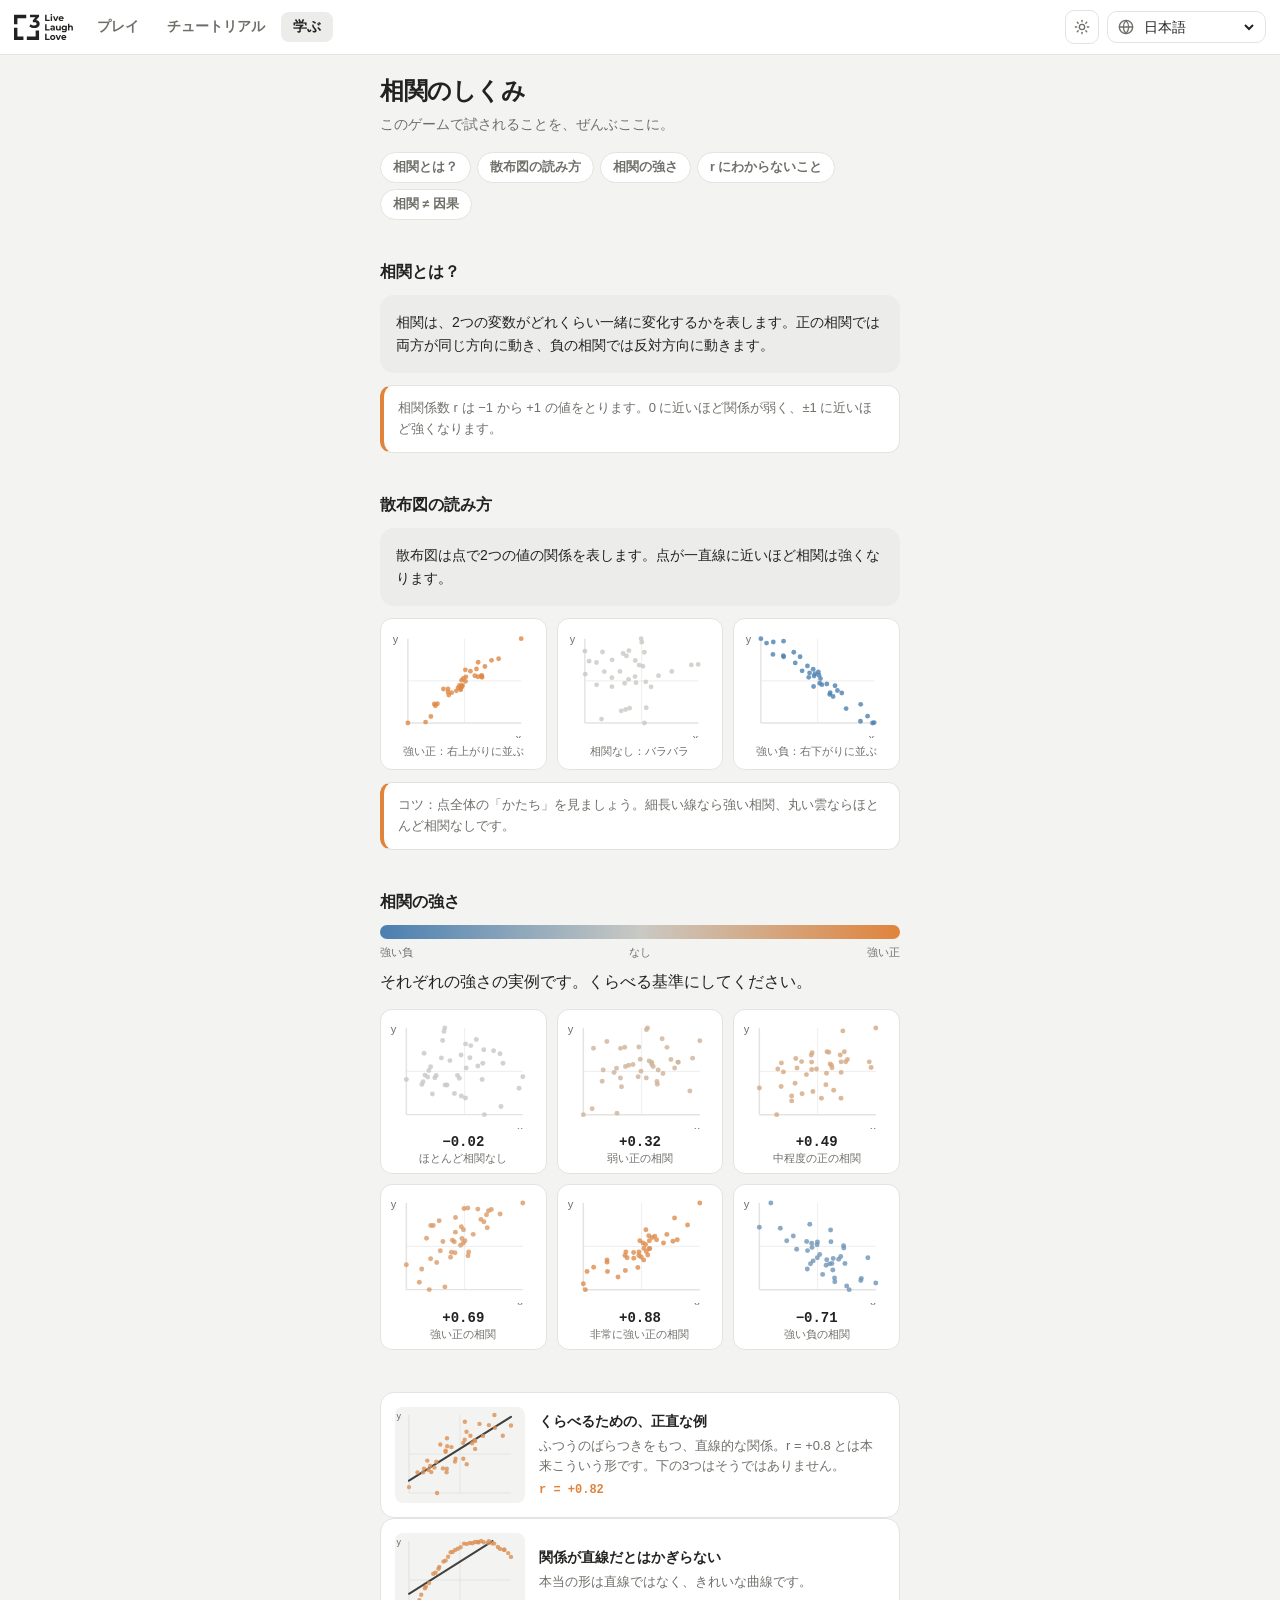
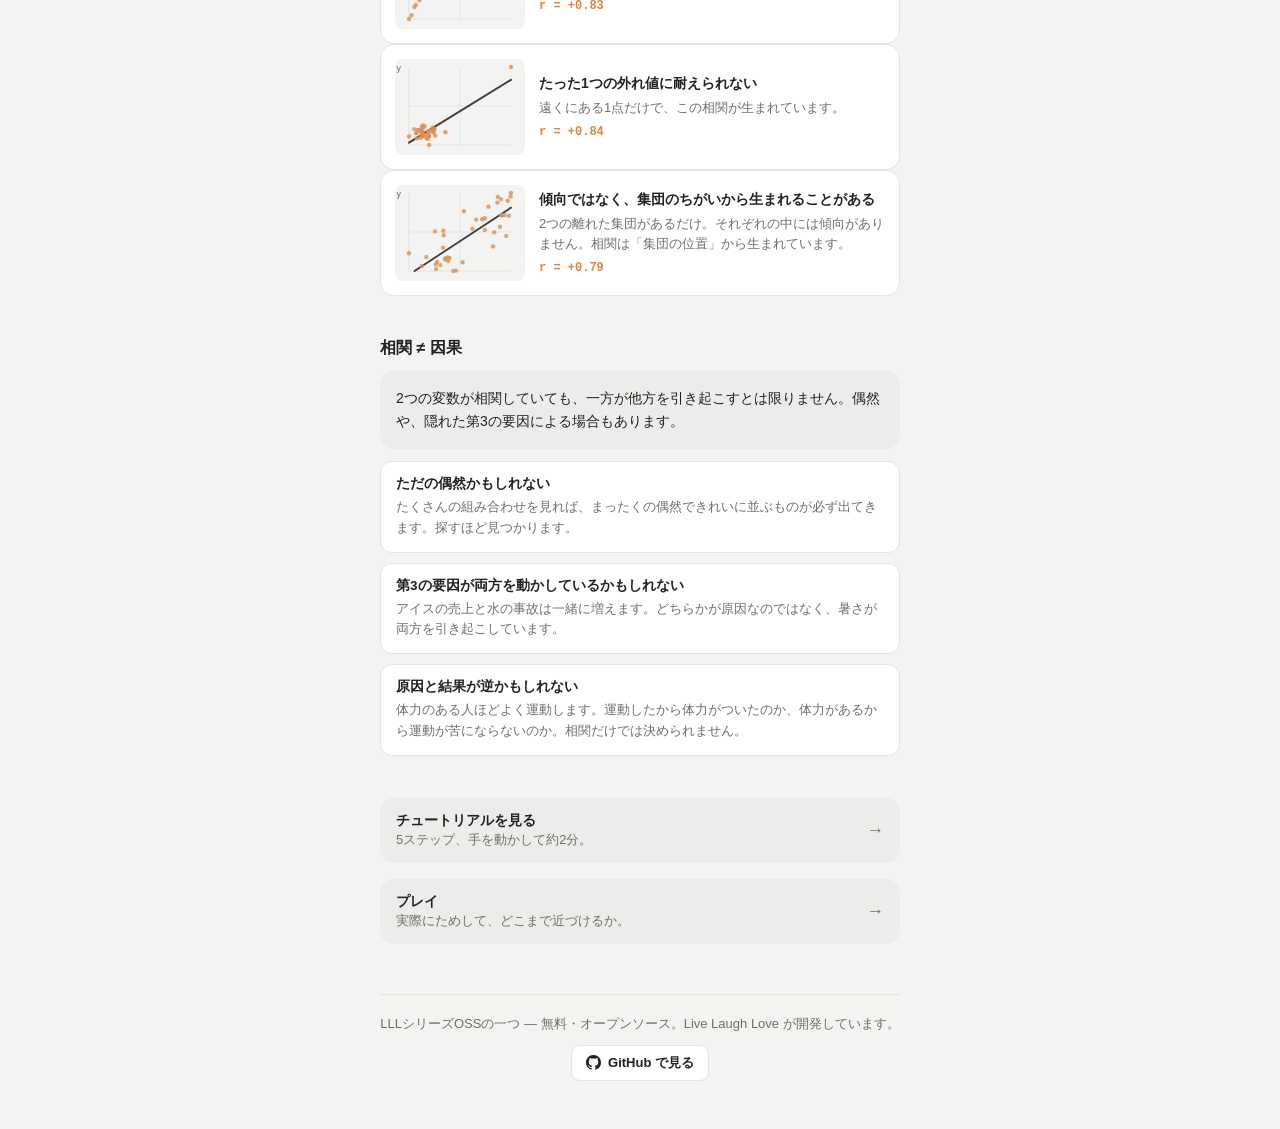
==== learn.html @ 52a40fb6 "Add leaner page, tutorial page and UI enhancement" ====
<!DOCTYPE html>
<html lang="ja">
<head>
<meta charset="utf-8">
<meta name="viewport" content="width=device-width, initial-scale=1, viewport-fit=cover">
<meta name="theme-color" content="#222220">
<link rel="icon" href="shared/favicon.svg">
<link rel="stylesheet" href="shared/brand.css">
<link rel="stylesheet" href="site.css">
<title>Learn</title>
<style>
  .bands { display:grid; grid-template-columns:repeat(3,1fr); gap:10px; margin-top:12px; }
  @media (max-width:460px){ .bands { grid-template-columns:repeat(2,1fr); } }
  .band-c { background:var(--surface); border:1px solid var(--border); border-radius:12px; padding:8px; }
  .band-c svg { width:100%; height:auto; display:block; }
  .band-c .rv { font-family:var(--mono); font-size:14px; font-weight:800; text-align:center; margin-top:5px; }
  .band-c .lb { font-size:10.5px; color:var(--muted); text-align:center; line-height:1.35; margin-top:1px; }

  .limit { background:var(--surface); border:1px solid var(--border); border-radius:14px;
    padding:14px; display:grid; grid-template-columns:130px 1fr; gap:14px; align-items:center; }
  @media (max-width:460px){ .limit { grid-template-columns:1fr; } }
  .limit svg { width:100%; height:auto; display:block; background:var(--bg); border-radius:8px; }
  .limit h3 { margin:0 0 5px; font-size:14px; }
  .limit p { margin:0; font-size:13px; line-height:1.6; color:var(--muted); }
  .limit .rv { font-family:var(--mono); font-size:12px; font-weight:700; color:var(--r-pos); margin-top:6px; }
  .limits { display:flex; flex-direction:column; gap:10px; margin-top:12px; }

  .reasons { display:flex; flex-direction:column; gap:10px; margin-top:12px; }
  .reason { background:var(--surface); border:1px solid var(--border); border-radius:12px; padding:13px 15px; }
  .reason h3 { margin:0 0 4px; font-size:13.5px; }
  .reason p { margin:0; font-size:13px; line-height:1.6; color:var(--muted); }

  .toc { display:flex; flex-wrap:wrap; gap:6px; }
  .toc a { font-size:12.5px; font-weight:600; color:var(--muted); text-decoration:none;
    background:var(--surface); border:1px solid var(--border); border-radius:999px; padding:6px 12px; }
  .toc a:hover { color:var(--ink); border-color:var(--accent); }
  :target > h2 { text-decoration:underline; text-decoration-color:var(--r-pos);
    text-underline-offset:5px; text-decoration-thickness:3px; }
</style>
<script>
  (function(){try{var t=localStorage.getItem("lll_theme");
  if(t!=="dark"&&t!=="light"){t=(window.matchMedia&&matchMedia("(prefers-color-scheme: dark)").matches)?"dark":"light";}
  document.documentElement.setAttribute("data-theme",t);}catch(e){}})();
</script>
</head>
<body>
  <div class="wrap">
    <div class="pagehead">
      <h1 data-i18n="learnTitle">How correlation works</h1>
      <p data-i18n="learnLede">Everything the game is testing, in one place.</p>
    </div>

    <nav class="toc">
      <a href="#what" data-i18n="whatTitle">What is correlation?</a>
      <a href="#read" data-i18n="readTitle">Reading a scatter plot</a>
      <a href="#scale" data-i18n="guideTitle">The strength scale</a>
      <a href="#limits" data-i18n="notTitle">What r can't tell you</a>
      <a href="#cause" data-i18n="causeTitle">Correlation ≠ causation</a>
    </nav>

    <div class="section" id="what">
      <h2 data-i18n="whatTitle">What is correlation?</h2>
      <div class="prose" data-i18n="whatText">Correlation measures how much two variables change together.</div>
      <div class="tipbox" data-i18n="guideText">r runs from −1 to +1.</div>
    </div>

    <div class="section" id="read">
      <h2 data-i18n="readTitle">How to read a scatter plot</h2>
      <div class="prose" data-i18n="readIntro">A scatter plot shows the relationship between two values as dots.</div>
      <div class="exgrid" id="exGrid"></div>
      <div class="tipbox" data-i18n="readTip">Tip: look at the overall shape.</div>
    </div>

    <div class="section" id="scale">
      <h2 data-i18n="guideTitle">Correlation strength</h2>
      <div class="guidebar"></div>
      <div class="guidelabels"><span data-i18n="gNeg">strong &#8722;</span><span data-i18n="gZero">none</span><span data-i18n="gPos">strong +</span></div>
      <p class="calibnote" style="margin-top:12px" data-i18n="bandsLede">Real plots at each strength, so you have something to compare against.</p>
      <div class="bands" id="bands"></div>
    </div>

    <div class="section" id="limits">
      <h2 data-i18n="notTitle">What r can't tell you</h2>
      <div class="prose" data-i18n="notLede">A high r is not proof of much on its own. These four plots all score around +0.8.</div>
      <div class="limits" id="limits"></div>
      <div class="tipbox" data-i18n="notTip">The lesson: always look at the plot. r is a summary, and every summary throws something away.</div>
    </div>

    <div class="section" id="cause">
      <h2 data-i18n="causeTitle">Correlation &#8800; causation</h2>
      <div class="prose" data-i18n="causeText">Even when two variables correlate, one may not cause the other.</div>
      <div class="reasons">
        <div class="reason"><h3 data-i18n="causeCoincT">It might be coincidence</h3><p data-i18n="causeCoincB"></p></div>
        <div class="reason"><h3 data-i18n="causeConfT">A third thing might drive both</h3><p data-i18n="causeConfB"></p></div>
        <div class="reason"><h3 data-i18n="causeRevT">The arrow might point the other way</h3><p data-i18n="causeRevB"></p></div>
      </div>
    </div>

    <div class="section">
      <a class="cta" href="tutorial.html">
        <span class="ct"><b data-i18n="ctaTutT">Try the tutorial</b><span data-i18n="ctaTutB">Five steps, hands-on, about two minutes.</span></span>
        <span class="arw">&rarr;</span>
      </a>
    </div>
    <a class="cta" href="index.html">
      <span class="ct"><b data-i18n="ctaPlayT">Play</b><span data-i18n="ctaPlayB">Put it to work and see how close you get.</span></span>
      <span class="arw">&rarr;</span>
    </a>

    <div class="foot">
      <p data-i18n="footNote">Part of the LLL Series OSS.</p>
      <a class="gh" href="https://github.com/LLL-development/lll-correlation" target="_blank" rel="noopener">
        <svg width="15" height="15" viewBox="0 0 16 16" fill="currentColor" aria-hidden="true"><path d="M8 0C3.58 0 0 3.58 0 8c0 3.54 2.29 6.53 5.47 7.59.4.07.55-.17.55-.38 0-.19-.01-.82-.01-1.49-2.01.37-2.53-.49-2.69-.94-.09-.23-.48-.94-.82-1.13-.28-.15-.68-.52-.01-.53.63-.01 1.08.58 1.23.82.72 1.21 1.87.87 2.33.66.07-.52.28-.87.51-1.07-1.78-.2-3.64-.89-3.64-3.95 0-.87.31-1.59.82-2.15-.08-.2-.36-1.02.08-2.12 0 0 .67-.21 2.2.82.64-.18 1.32-.27 2-.27s1.36.09 2 .27c1.53-1.04 2.2-.82 2.2-.82.44 1.1.16 1.92.08 2.12.51.56.82 1.27.82 2.15 0 3.07-1.87 3.75-3.65 3.95.29.25.54.73.54 1.48 0 1.07-.01 1.93-.01 2.2 0 .21.15.46.55.38A8.01 8.01 0 0 0 16 8c0-4.42-3.58-8-8-8z"/></svg>
        <span data-i18n="viewGithub">View on GitHub</span>
      </a>
    </div>
  </div>

  <script src="shared/theme.js"></script>
  <script src="shared/i18n.js"></script>
  <script src="strings.js"></script>
  <script src="corr.js"></script>
  <script src="nav.js"></script>
  <script src="learn.js"></script>
</body>
</html>
---- shared/brand.css ----
/* ============================================================
   LLL Tools — shared brand styles
   Edit palette / logo here once; every tool inherits it.
   ============================================================ */
:root {
  --bg: #f3f3f2;
  --surface: #ffffff;
  --ink: #222220;
  --muted: #6f6f6a;
  --border: #e3e3e0;
  --accent: #222220;
  --accent-tint: #ececea;
  --on-accent: #ffffff;
  --code-bg: #1f1f1d;
  --code-ink: #f4f4f2;
  --logo-invert: 0;
  --mono: ui-monospace, "SF Mono", "Cascadia Code", Menlo, Consolas, monospace;
  --sans: -apple-system, BlinkMacSystemFont, "Segoe UI", Roboto, Helvetica, Arial,
          "Hiragino Sans", "Noto Sans CJK JP", "Noto Sans KR", "Microsoft YaHei", sans-serif;
}

* { box-sizing: border-box; }
html, body { height: 100%; margin: 0; }
body {
  font-family: var(--sans);
  color: var(--ink);
  background: var(--bg);
  -webkit-font-smoothing: antialiased;
  min-height: 100dvh;
  display: flex;
  flex-direction: column;
}

/* ---------- Global navbar ---------- */
.lll-nav {
  display: flex; align-items: center; gap: 12px;
  padding: 10px 14px; padding-top: max(10px, env(safe-area-inset-top));
  background: var(--surface); border-bottom: 1px solid var(--border);
}
.lll-nav .nav-logo { flex: none; line-height: 0; }
.lll-nav .nav-logo img { height: 26px; width: auto; display: block; }
.nav-links {
  display: flex; gap: 4px; flex: 1;
  overflow-x: auto; -webkit-overflow-scrolling: touch; scrollbar-width: none;
}
.nav-links::-webkit-scrollbar { display: none; }
.nav-links a {
  font-size: 14px; font-weight: 600; color: var(--muted); text-decoration: none;
  padding: 6px 12px; border-radius: 8px; white-space: nowrap;
}
.nav-links a:hover { background: var(--bg); color: var(--ink); }
.nav-links a.active { background: var(--accent-tint); color: var(--ink); }
.nav-lang { flex: none; }

/* ---------- Language switcher ---------- */
.lang-switch {
  display: inline-flex;
  align-items: center;
  gap: 6px;
  background: var(--surface);
  border: 1px solid var(--border);
  border-radius: 10px;
  padding: 6px 8px 6px 10px;
}
.lang-switch svg { color: var(--muted); flex: none; }
.lang-switch select {
  border: none;
  background: transparent;
  font-family: var(--sans);
  font-size: 14px;
  color: var(--ink);
  cursor: pointer;
}
.lang-switch:focus-within { outline: 3px solid var(--accent); outline-offset: 2px; }

/* fixed position variant used on tool upload screens */
.lang-switch.fixed {
  position: absolute;
  top: max(16px, env(safe-area-inset-top));
  right: 16px;
}

/* ---------- Brand lockup ---------- */
.brand { display: flex; align-items: center; gap: 12px; }
.brand-logo { flex: none; line-height: 0; }
.brand-logo img { display: block; height: 36px; width: auto; }
.brand-name {
  font-size: 16px;
  font-weight: 600;
  letter-spacing: -0.01em;
  padding-left: 12px;
  border-left: 1px solid var(--border);
}

/* ---------- Buttons ---------- */
.btn {
  font-family: var(--sans);
  font-size: 15px;
  font-weight: 600;
  color: var(--on-accent);
  background: var(--accent);
  border: none;
  border-radius: 10px;
  padding: 12px 22px;
  min-height: 46px;
  cursor: pointer;
  transition: filter .15s ease;
}
.btn:hover { filter: brightness(1.35); }
.btn:active { filter: brightness(0.9); }

/* ---------- Upload screen (shared by tools) ---------- */
.uploader {
  position: relative;
  flex: 1;
  min-height: 0;
  display: flex;
  flex-direction: column;
  align-items: center;
  justify-content: center;
  padding: 24px;
  gap: 28px;
}
.dropzone {
  width: 100%;
  max-width: 440px;
  background: var(--surface);
  border: 2px dashed var(--border);
  border-radius: 16px;
  padding: 40px 24px;
  text-align: center;
  cursor: pointer;
  transition: border-color .15s ease, background .15s ease;
}
.dropzone:hover { border-color: var(--accent); }
.dropzone:focus-visible { outline: 3px solid var(--accent); outline-offset: 3px; }
.dropzone.dragging { border-color: var(--accent); background: var(--accent-tint); }
.dz-icon {
  width: 52px; height: 52px; margin: 0 auto 18px;
  border-radius: 12px; background: var(--accent-tint);
  display: flex; align-items: center; justify-content: center;
  color: var(--accent);
}
.dz-title { font-size: 17px; font-weight: 600; margin: 0 0 4px; letter-spacing: -0.01em; }
.dz-sub { font-size: 14px; color: var(--muted); margin: 0 0 22px; }
.privacy {
  font-size: 13px; color: var(--muted); max-width: 440px;
  text-align: center; line-height: 1.6;
}
.error {
  color: #b42318; background: #fef3f2; border: 1px solid #fda29b;
  border-radius: 8px; padding: 10px 14px; font-size: 13px;
  max-width: 440px; text-align: center;
}

/* ---------- Viewer screen (shared by tools) ---------- */
.viewer { position: fixed; inset: 0; display: flex; flex-direction: column; background: var(--surface); }
.toolbar {
  display: flex; align-items: center; gap: 10px;
  padding: 10px 12px; padding-top: max(10px, env(safe-area-inset-top));
  border-bottom: 1px solid var(--border); background: var(--surface);
}
.tool-btn {
  font-family: var(--sans); font-size: 14px; font-weight: 600; color: var(--ink);
  background: transparent; border: 1px solid var(--border); border-radius: 9px;
  padding: 8px 12px; min-height: 40px;
  display: inline-flex; align-items: center; gap: 6px; cursor: pointer; white-space: nowrap;
}
.tool-btn:hover { background: var(--bg); }
.tool-btn:focus-visible { outline: 3px solid var(--accent); outline-offset: 2px; }
.filename {
  flex: 1; min-width: 0; font-family: var(--mono); font-size: 13px; color: var(--muted);
  overflow: hidden; text-overflow: ellipsis; white-space: nowrap; text-align: center;
}
.frame { flex: 1; width: 100%; border: none; background: #fff; }

.hidden { display: none !important; }
@media (prefers-reduced-motion: reduce) { * { transition: none !important; } }


/* ============================================================
   Dark theme
   Applied when <html data-theme="dark">. Set by shared/theme.js,
   which honours the OS setting and remembers a manual override.
   ============================================================ */
:root[data-theme="dark"] {
  --bg: #17171a;
  --surface: #202024;
  --ink: #ececea;
  --muted: #9a9a95;
  --border: #34343a;
  --accent: #ececea;
  --accent-tint: #2b2b31;
  --on-accent: #17171a;
  --code-bg: #101012;
  --code-ink: #ececea;
  --logo-invert: 1;
}

/* Logo is dark ink artwork; invert it on dark backgrounds. */
.brand-logo img,
.lll-nav .nav-logo img,
.hero-logo img { filter: invert(var(--logo-invert)); }

/* Buttons use --on-accent so text stays readable in both themes. */
.btn { color: var(--on-accent); }
.btn:hover { filter: brightness(1.15); }

/* Theme toggle button in the navbar */
.theme-btn {
  flex: none;
  width: 34px; height: 34px; padding: 0;
  display: inline-flex; align-items: center; justify-content: center;
  background: transparent; color: var(--muted);
  border: 1px solid var(--border); border-radius: 9px; cursor: pointer;
}
.theme-btn:hover { color: var(--ink); background: var(--bg); }
.theme-btn:focus-visible { outline: 3px solid var(--accent); outline-offset: 2px; }
.theme-btn .moon { display: none; }
:root[data-theme="dark"] .theme-btn .sun { display: none; }
:root[data-theme="dark"] .theme-btn .moon { display: block; }

/* ---------- Shared loading state ---------- */
.lll-loading {
  flex: 1;
  display: flex; flex-direction: column; align-items: center; justify-content: center;
  gap: 12px; padding: 48px 20px; color: var(--muted); font-size: 14px;
}
.lll-spinner {
  width: 26px; height: 26px; border-radius: 50%;
  border: 2.5px solid var(--border); border-top-color: var(--ink);
  animation: lll-spin .7s linear infinite;
}
@keyframes lll-spin { to { transform: rotate(360deg); } }
@media (prefers-reduced-motion: reduce) {
  .lll-spinner { animation-duration: 2s; }
}

/* ---------- Drag & drop hint (desktop only) ---------- */
.drop-hint { display: none; font-size: 13px; color: var(--muted); margin: 14px 0 0; }
@media (hover: hover) and (pointer: fine) {
  .drop-hint { display: block; }
}

/* ---------- Error state ---------- */
.error { display: flex; align-items: center; gap: 9px; justify-content: center; }
:root[data-theme="dark"] .error {
  color: #ffb4ab; background: #3a1d1a; border-color: #6b2f28;
}
---- site.css ----
/* ============================================================
   Guess the Correlation — tool-wide styles
   Shared by index / tutorial / learn. Page-specific rules stay in
   each page's own <style> block.
   shared/brand.css owns the LLL-wide palette; this owns the bits
   that are specific to this tool but common to all of its pages.
   ============================================================ */

/* ---------- the correlation scale ----------
   Single source of truth for blue -> grey -> orange. Drives the
   strength guide, the slider rail, and every dot on every page.
   corr.js reads these back out of CSS rather than hardcoding them. */
:root {
  --r-neg: #4a7fb0;
  --r-mid: #c9c9c4;
  --r-pos: #e0843c;
  --r-scale: linear-gradient(90deg, var(--r-neg), var(--r-mid) 50%, var(--r-pos));
  --tier-1: #0f6e56;
  --tier-2: #3f7d43;
  --tier-3: #a5762a;
  --tier-4: #a04a3c;
  --grid: rgba(0,0,0,.06);
}
:root[data-theme="dark"] {
  --r-neg: #6ea3d2;
  --r-mid: #9d9d98;
  --r-pos: #eb9a5c;
  --tier-1: #57c9a6;
  --tier-2: #77c07c;
  --tier-3: #d8ac5c;
  --tier-4: #e08b7c;
  --grid: rgba(255,255,255,.07);
}

body { justify-content: flex-start; }

/* ---------- navbar ---------- */
.nav-lang { display: flex; align-items: center; gap: 8px; }
.lll-nav { position: sticky; top: 0; z-index: 40; }

/* ---------- page shell ---------- */
.wrap {
  width: 100%; max-width: 560px; margin: 0 auto;
  padding: 20px 20px 48px;
  display: flex; flex-direction: column; gap: 16px;
}
.wrap.wide { max-width: 640px; }

.pagehead h1 { font-size: 24px; letter-spacing: -0.02em; margin: 0 0 6px; }
.pagehead p { font-size: 14px; line-height: 1.65; color: var(--muted); margin: 0; }

/* ---------- sections ---------- */
.section { margin-top: 26px; }
.section h2 { font-size: 16px; font-weight: 700; margin: 0 0 12px; }
.section h3 { font-size: 14px; font-weight: 700; margin: 0 0 6px; }
.prose { background: var(--accent-tint); border-radius: 14px; padding: 16px; font-size: 14px; line-height: 1.65; }
.callout { background: var(--surface); border: 1px solid var(--border); border-left: 4px solid var(--r-pos);
  border-radius: 12px; padding: 14px 16px; }
.callout h3 { margin: 0 0 6px; font-size: 14px; }
.callout p { margin: 0; font-size: 14px; line-height: 1.6; color: var(--muted); }
.tipbox { margin-top: 12px; background: var(--surface); border: 1px solid var(--border);
  border-left: 4px solid var(--r-pos); border-radius: 12px; padding: 12px 14px;
  font-size: 13px; line-height: 1.6; color: var(--muted); }

/* ---------- plots ---------- */
.plotcard { background: var(--surface); border: 1px solid var(--border); border-radius: 14px; padding: 14px; }
.plot { width: 100%; height: auto; display: block; --dotc: var(--r-mid); }
.axis { stroke: var(--border); stroke-width: 1.2; }
.grid { stroke: var(--grid); stroke-width: 1; }
.tick { stroke: var(--border); stroke-width: 1; }
.axlabel { fill: var(--muted); font-family: var(--sans); font-size: 9px; }

/* Dots read their colour from --dotc so a single property update recolours
   the whole cloud, and `transition: fill` animates it for free. */
.dot { fill: var(--dotc); opacity: .8; transition: fill .45s ease;
  transform-box: fill-box; transform-origin: center;
  animation: dotIn .34s cubic-bezier(.2,1.3,.4,1) backwards; }
:root[data-theme="dark"] .dot { opacity: .88; }
@keyframes dotIn { from { opacity: 0; transform: scale(.25); } }

.fit { stroke: var(--ink); stroke-width: 2; stroke-linecap: round; opacity: 0; }
.fit.show { opacity: .85; animation: drawIn .55s ease-out forwards; }
@keyframes drawIn { from { stroke-dashoffset: var(--len); } to { stroke-dashoffset: 0; } }

/* ---------- guess slider ---------- */
.guessbox { display:flex; flex-direction:column; gap:8px; }
.guessrow { display:flex; align-items:center; gap:8px; }

/* The value readout is an input: typing and dragging are both always live,
   with no mode to switch between them. */
input.guessval { flex:none; width:78px; font-family:var(--mono); font-size:21px; font-weight:700;
  text-align:center; font-variant-numeric:tabular-nums; color:var(--ink);
  background:var(--bg); border:1px solid var(--border); border-radius:9px; padding:8px 2px;
  transition:border-color .15s ease, box-shadow .15s ease; }
input.guessval:focus { outline:none; border-color:var(--accent); box-shadow:0 0 0 3px var(--accent-tint); }
input.guessval:disabled { opacity:.75; }

/* iOS shows no minus key on a decimal keypad, so on touch this button is the
   only way to enter a negative r at all. */
.signbtn { flex:none; width:36px; height:41px; font-family:var(--mono); font-size:16px; font-weight:700;
  color:var(--ink); background:var(--surface); border:1px solid var(--border); border-radius:9px;
  cursor:pointer; transition:border-color .15s ease, background .15s ease; }
.signbtn:hover { border-color:var(--muted); }
.signbtn:active { background:var(--bg); }
.signbtn:focus-visible { outline:2px solid var(--accent); outline-offset:1px; }
.signbtn:disabled { opacity:.4; cursor:default; }

.enterhint { font-size:11.5px; color:var(--muted); text-align:center; margin:2px 0 0; }
/* Enter-to-check is a keyboard affordance; don't promise it to touch users. */
@media (hover: none) { .enterhint { display:none; } }

.sliderwrap { position:relative; flex:1; height:46px; }
.rail { position:absolute; left:0; right:0; top:29px; height:8px; border-radius:999px;
  background:var(--r-scale); opacity:.4; transition:opacity .3s ease; }
.sliderwrap.revealed .rail { opacity:1; }
.band { position:absolute; top:27px; height:12px; border-radius:3px; display:none;
  background:currentColor; opacity:.32; transform-origin:left center; }
.band.on { display:block; animation:bandIn .45s cubic-bezier(.2,1,.4,1); }
@keyframes bandIn { from { transform:scaleX(.02); } }
.truth { position:absolute; top:21px; width:3px; height:24px; border-radius:2px;
  background:var(--ink); display:none; }
.truth.on { display:block; animation:popIn .3s cubic-bezier(.2,1.3,.4,1); }
.truth .tval { position:absolute; bottom:29px; left:50%; transform:translateX(-50%);
  font-family:var(--mono); font-size:11px; font-weight:700; white-space:nowrap;
  background:var(--ink); color:var(--on-accent); padding:2px 6px; border-radius:5px; }
.truth .tval::after { content:""; position:absolute; top:100%; left:50%; margin-left:-3px;
  border:3px solid transparent; border-top-color:var(--ink); }

input[type=range] { position:absolute; inset:0; width:100%; margin:0; background:transparent;
  -webkit-appearance:none; appearance:none; cursor:pointer; }
input[type=range]:focus { outline:none; }
input[type=range]::-webkit-slider-runnable-track { height:8px; background:transparent; margin-top:29px; }
input[type=range]::-webkit-slider-thumb { -webkit-appearance:none; width:20px; height:20px;
  border-radius:50%; background:var(--surface); border:2.5px solid var(--ink);
  margin-top:-6px; box-shadow:0 1px 5px rgba(0,0,0,.22); transition:transform .12s ease; }
input[type=range]:active::-webkit-slider-thumb { transform:scale(1.15); }
input[type=range]:focus-visible::-webkit-slider-thumb { box-shadow:0 0 0 4px var(--accent-tint); }
input[type=range]::-moz-range-track { height:8px; background:transparent; }
input[type=range]::-moz-range-thumb { width:20px; height:20px; border-radius:50%;
  background:var(--surface); border:2.5px solid var(--ink); box-shadow:0 1px 5px rgba(0,0,0,.22); }
input[type=range]:disabled { cursor:default; }

.scaleends { display:flex; justify-content:space-between; font-size:11px; color:var(--muted);
  font-family:var(--mono); }
.controls { display:flex; gap:10px; }

/* ---------- result ---------- */
.result { border-radius:14px; padding:16px; border:1px solid var(--border);
  border-left:4px solid var(--tierc, var(--accent));
  background:var(--accent-tint);
  animation:resultIn .3s ease-out; }
@supports (background: color-mix(in srgb, red 9%, blue)) {
  .result { background: color-mix(in srgb, var(--tierc, var(--accent)) 10%, var(--surface)); }
}
@keyframes resultIn { from { opacity:0; transform:translateY(-6px); } }
.verdict { font-size:16px; font-weight:700; color:var(--tierc, var(--ink));
  display:flex; align-items:baseline; gap:8px; }
.verdict .pts { font-family:var(--mono); font-size:14px; margin-left:auto; }
.rline { margin-top:10px; font-size:15px; }
.rline .num { font-family:var(--mono); font-weight:700; }
.rmiss { margin-top:4px; font-size:13px; color:var(--muted); font-family:var(--mono); }
.rdesc { margin-top:8px; font-size:14px; line-height:1.6; color:var(--muted); }
.trap { margin-top:12px; background:var(--surface); border:1px solid var(--border);
  border-left:4px solid var(--r-pos); border-radius:10px; padding:11px 13px; }
.trap .tt { font-size:11px; font-weight:800; letter-spacing:.05em; text-transform:uppercase;
  color:var(--r-pos); margin-bottom:5px; }
.trap p { margin:0 0 6px; font-size:13px; line-height:1.6; color:var(--ink); }
.trap .tlink { margin:0; font-size:13px; }
.trap .tlink a { color:var(--muted); }


/* ---------- example plot grid ---------- */
.exgrid { display: grid; grid-template-columns: 1fr 1fr 1fr; gap: 10px; margin-top: 12px; }
@media (max-width: 460px) { .exgrid { grid-template-columns: 1fr; } }
.ex { background: var(--surface); border: 1px solid var(--border); border-radius: 12px; padding: 10px; }
.ex svg { width: 100%; height: auto; display: block; }
.ex .cap { font-size: 11px; color: var(--muted); text-align: center; margin-top: 6px; line-height: 1.4; }
.ex .rv { font-family: var(--mono); font-size: 12px; font-weight: 700; text-align: center; margin-top: 4px; }

/* ---------- strength guide ---------- */
.guidebar { height: 14px; border-radius: 999px; background: var(--r-scale); }
.guidelabels { display: flex; justify-content: space-between; font-size: 11px; color: var(--muted); margin-top: 6px; }

/* ---------- buttons ---------- */
.btn.secondary { background: transparent; color: var(--ink); border: 1px solid var(--border); }
.btn.secondary:hover { background: var(--bg); filter: none; }
.btn:disabled { opacity: .4; cursor: default; filter: none; }
.linkbtn { background: none; border: none; padding: 0; font-family: var(--sans);
  font-size: 12px; color: var(--muted); text-decoration: underline; cursor: pointer; }
.linkbtn:hover { color: var(--ink); }

/* ---------- cross-page call to action ---------- */
.cta { display: flex; align-items: center; gap: 12px; background: var(--accent-tint);
  border-radius: 14px; padding: 14px 16px; text-decoration: none; color: var(--ink); }
.cta:hover { filter: brightness(.97); }
.cta .ct { flex: 1; }
.cta .ct b { font-size: 14px; display: block; }
.cta .ct span { font-size: 13px; color: var(--muted); }
.cta .arw { font-size: 18px; color: var(--muted); }

/* ---------- footer ---------- */
.foot { margin-top: 34px; padding-top: 20px; border-top: 1px solid var(--border); text-align: center; }
.foot p { font-size: 13px; color: var(--muted); margin: 0 0 12px; }
.foot a.gh { display: inline-flex; align-items: center; gap: 7px; font-size: 13px; font-weight: 600;
  color: var(--ink); text-decoration: none; border: 1px solid var(--border); border-radius: 9px;
  padding: 8px 14px; background: var(--surface); }
.foot a.gh:hover { border-color: var(--accent); }

/* ---------- toast ---------- */
.toast { position: fixed; left: 50%; bottom: 28px; transform: translateX(-50%);
  background: var(--ink); color: var(--on-accent); font-size: 13px; font-weight: 600;
  padding: 10px 18px; border-radius: 999px; z-index: 70; box-shadow: 0 8px 24px rgba(0,0,0,.25);
  animation: toastIn .25s ease-out; }
@keyframes toastIn { from { opacity: 0; transform: translateX(-50%) translateY(8px); } }

@media (prefers-reduced-motion: reduce) {
  .dot { animation: none !important; }
  .fit.show { animation: none !important; stroke-dashoffset: 0 !important; }
  .toast { animation: none !important; }
}
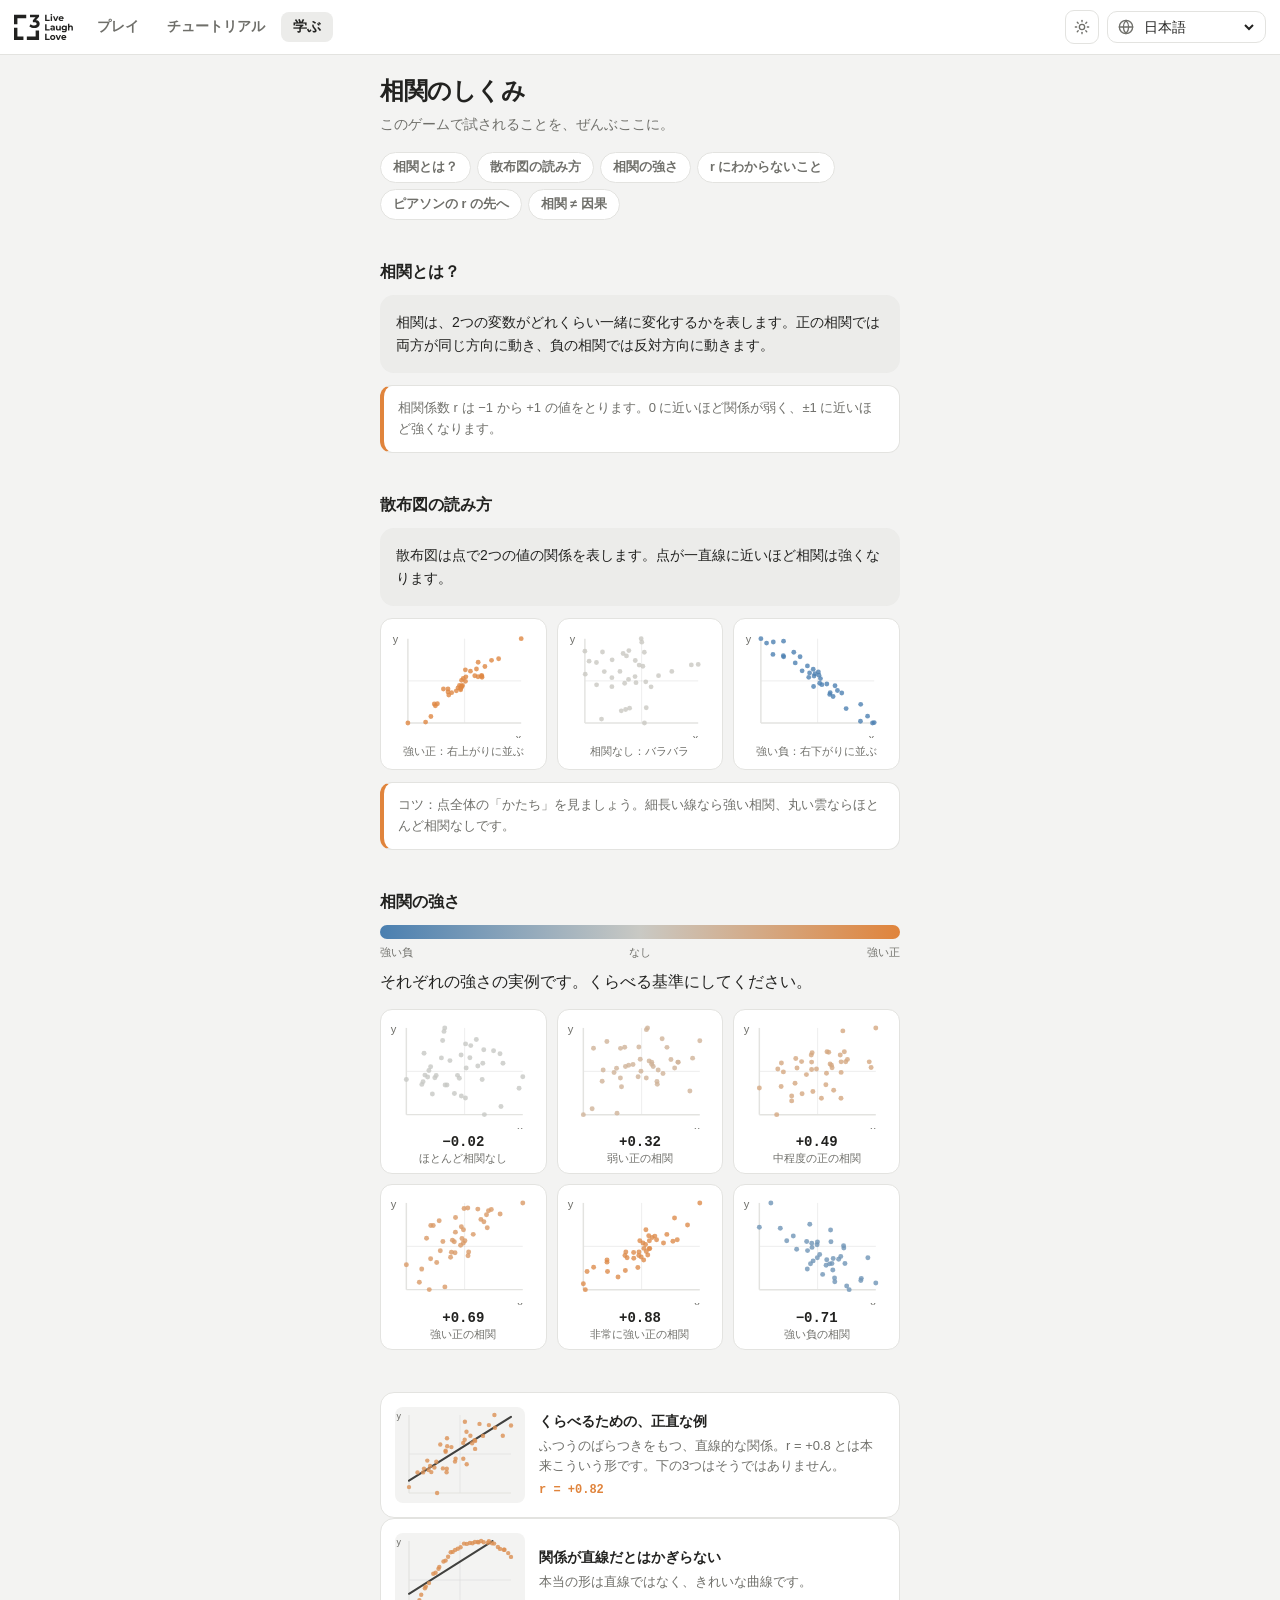
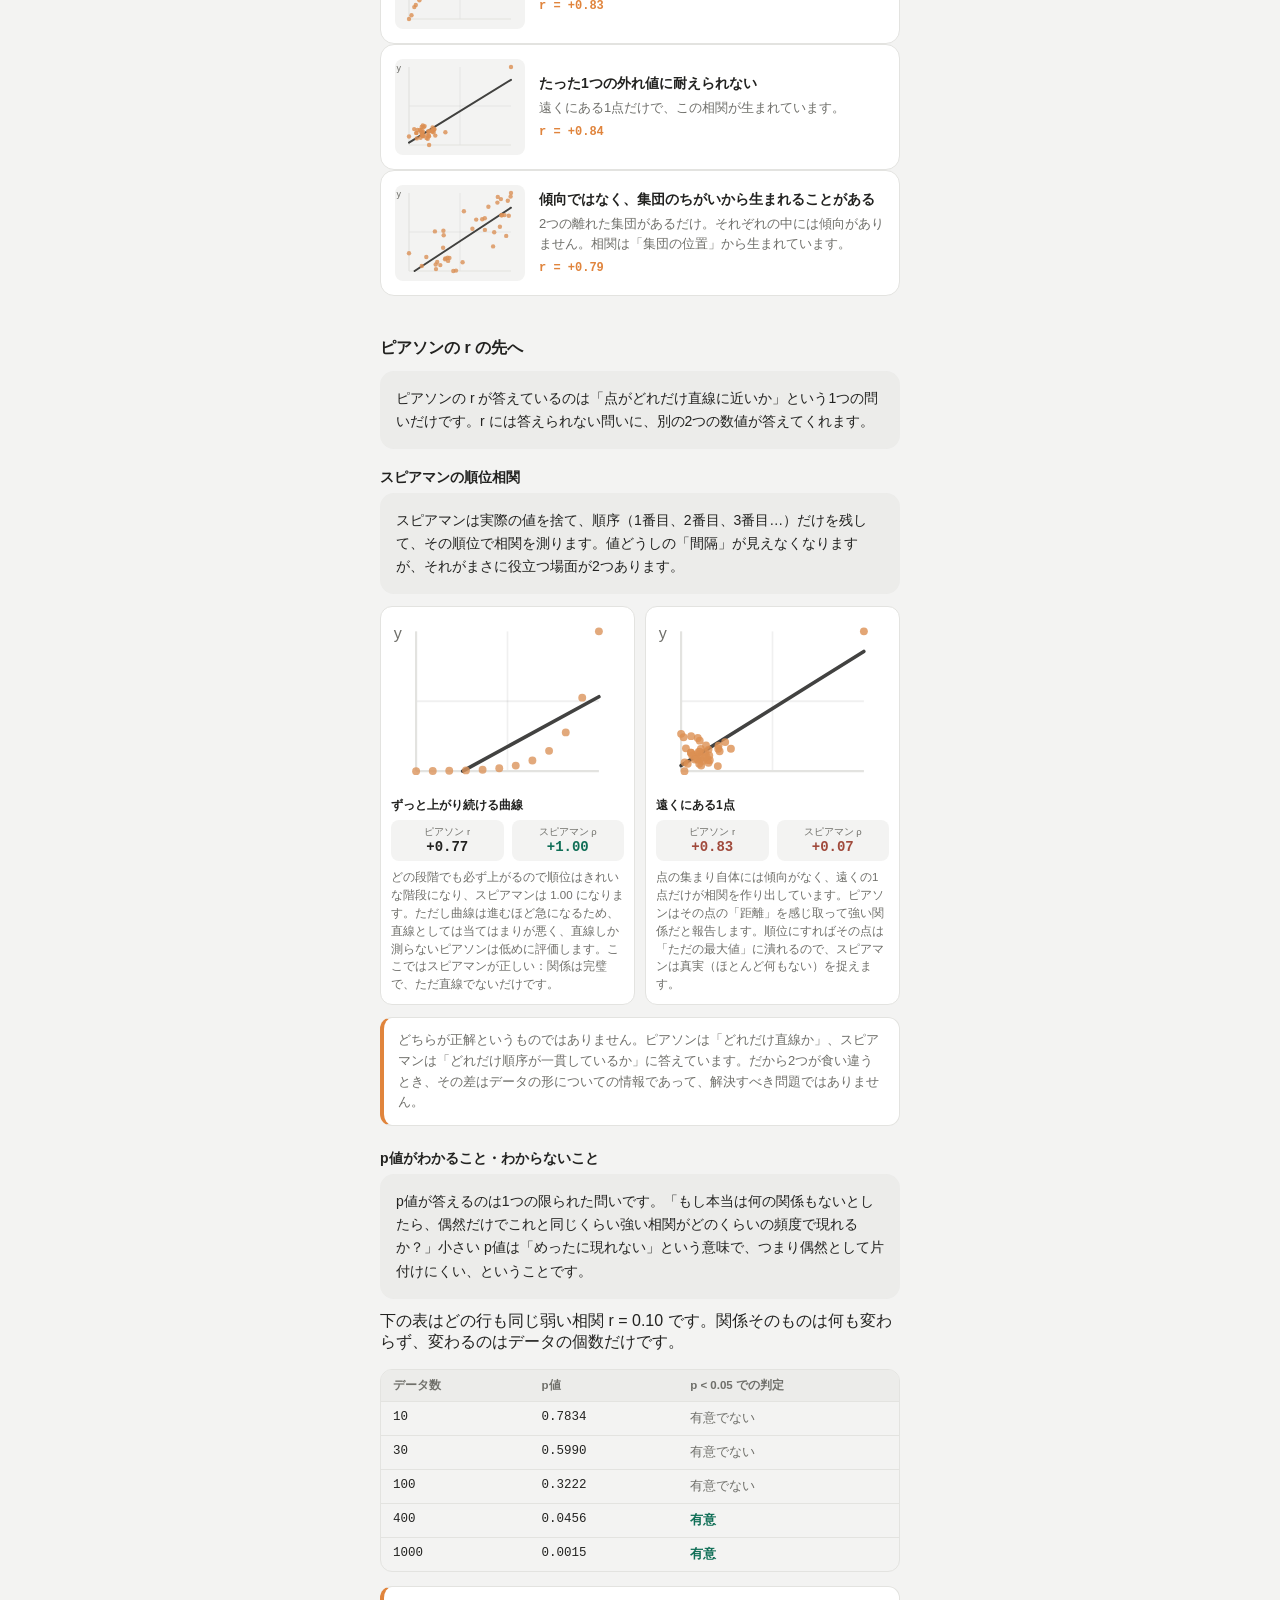
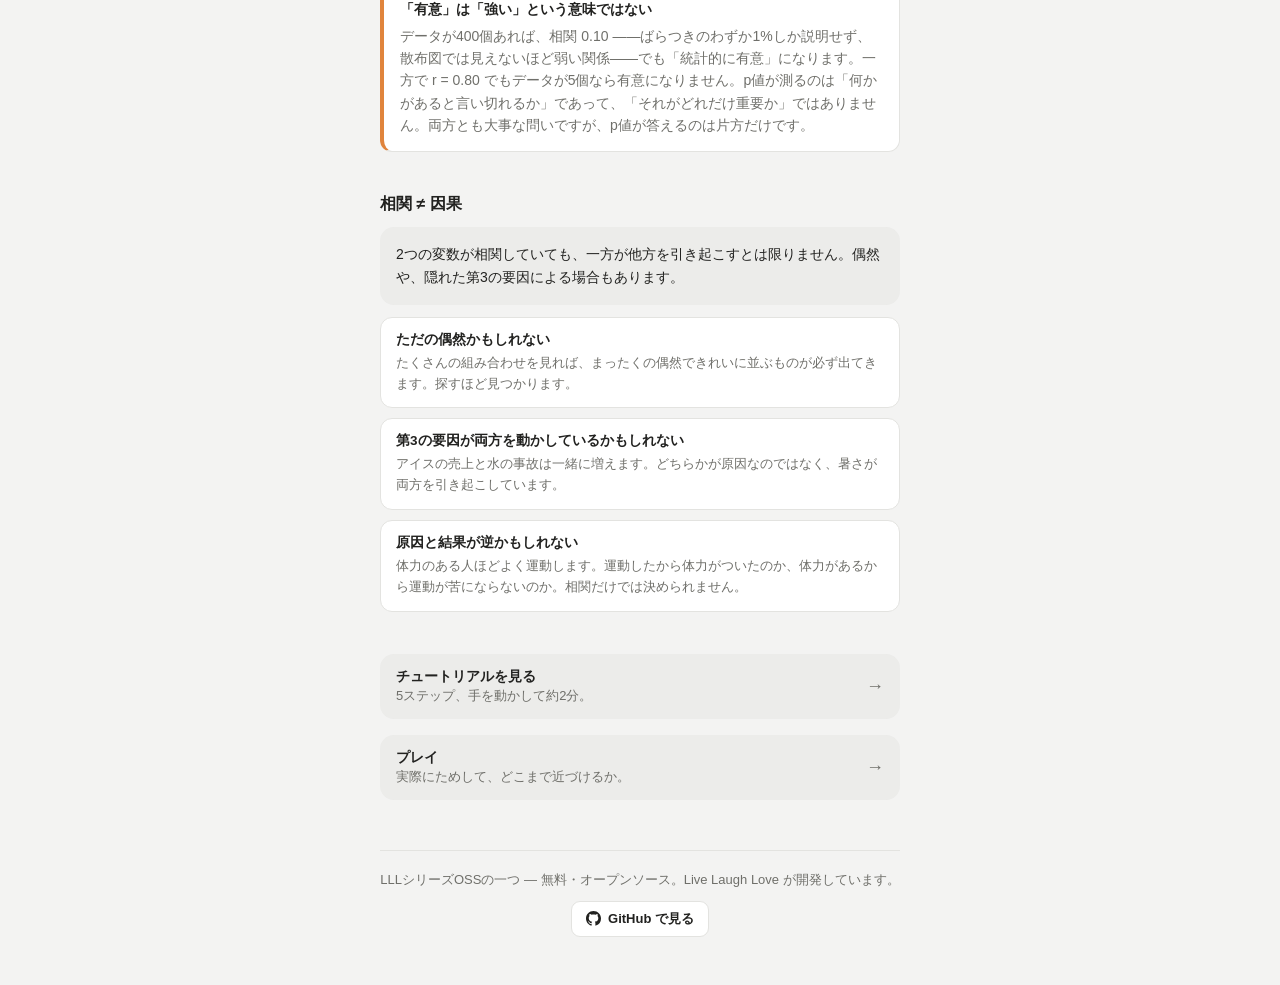
==== commit b0ca88fc: "Add metrics explainer to Learn page and PNG export" ====
--- a/learn.html
+++ b/learn.html
@@ -5,6 +5,7 @@
 <meta name="viewport" content="width=device-width, initial-scale=1, viewport-fit=cover">
 <meta name="theme-color" content="#222220">
 <link rel="icon" href="shared/favicon.svg">
+<link rel="manifest" href="manifest.json">
 <link rel="stylesheet" href="shared/brand.css">
 <link rel="stylesheet" href="site.css">
 <title>Learn</title>
@@ -33,6 +34,30 @@
   .toc { display:flex; flex-wrap:wrap; gap:6px; }
   .toc a { font-size:12.5px; font-weight:600; color:var(--muted); text-decoration:none;
     background:var(--surface); border:1px solid var(--border); border-radius:999px; padding:6px 12px; }
+
+  /* side-by-side comparison of the two coefficients on the same data */
+  .pair2 { display:grid; grid-template-columns:1fr 1fr; gap:10px; margin-top:12px; }
+  @media (max-width:460px) { .pair2 { grid-template-columns:1fr; } }
+  .cmp { background:var(--surface); border:1px solid var(--border); border-radius:12px; padding:10px; }
+  .cmp svg { width:100%; height:auto; display:block; }
+  .cmp .ct { font-size:12px; font-weight:700; margin-top:8px; }
+  .cmp .cvals { display:flex; gap:8px; margin-top:6px; }
+  .cmp .cv { flex:1; background:var(--bg); border-radius:8px; padding:6px 8px; text-align:center; }
+  .cmp .cv .k { font-size:9.5px; color:var(--muted); }
+  .cmp .cv .v { font-family:var(--mono); font-size:14px; font-weight:700; font-variant-numeric:tabular-nums; }
+  .cmp .cv.hi .v { color:var(--tier-1); }
+  .cmp .cv.lo .v { color:var(--tier-4); }
+  .cmp .cwhy { font-size:11.5px; line-height:1.55; color:var(--muted); margin:8px 0 0; }
+
+  /* p-value vs sample size */
+  .ptable { margin-top:10px; border:1px solid var(--border); border-radius:12px; overflow:hidden; }
+  .prow { display:grid; grid-template-columns:1fr 1fr 1.4fr; gap:8px; padding:8px 12px;
+    font-size:12.5px; font-variant-numeric:tabular-nums; border-top:1px solid var(--border); }
+  .prow:first-child { border-top:none; background:var(--accent-tint); font-weight:600; font-size:11.5px;
+    color:var(--muted); }
+  .prow .mono { font-family:var(--mono); }
+  .prow .yes { color:var(--tier-1); font-weight:700; }
+  .prow .no { color:var(--muted); }
   .toc a:hover { color:var(--ink); border-color:var(--accent); }
   :target > h2 { text-decoration:underline; text-decoration-color:var(--r-pos);
     text-underline-offset:5px; text-decoration-thickness:3px; }
@@ -55,6 +80,7 @@
       <a href="#read" data-i18n="readTitle">Reading a scatter plot</a>
       <a href="#scale" data-i18n="guideTitle">The strength scale</a>
       <a href="#limits" data-i18n="notTitle">What r can't tell you</a>
+      <a href="#metrics" data-i18n="beyondTitle">Beyond Pearson's r</a>
       <a href="#cause" data-i18n="causeTitle">Correlation ≠ causation</a>
     </nav>
 
@@ -84,6 +110,25 @@
       <div class="prose" data-i18n="notLede">A high r is not proof of much on its own. These four plots all score around +0.8.</div>
       <div class="limits" id="limits"></div>
       <div class="tipbox" data-i18n="notTip">The lesson: always look at the plot. r is a summary, and every summary throws something away.</div>
+    </div>
+
+    <div class="section" id="metrics">
+      <h2 data-i18n="beyondTitle">Beyond Pearson's r</h2>
+      <div class="prose" data-i18n="beyondLede">Pearson's r isn't the only number worth looking at.</div>
+
+      <h3 style="margin-top:20px" data-i18n="spearTitle">Spearman's rank correlation</h3>
+      <div class="prose" data-i18n="spearLede">Spearman ranks the values first, then correlates the ranks.</div>
+      <div class="pair2" id="spearPair"></div>
+      <div class="tipbox" data-i18n="spearTip">Neither is "the right one" — they answer different questions.</div>
+
+      <h3 style="margin-top:24px" data-i18n="pTitle">What a p-value does and doesn't mean</h3>
+      <div class="prose" data-i18n="pLede">A p-value asks: if there were no real relationship, how often would chance alone produce a correlation this strong?</div>
+      <p class="calibnote" style="margin-top:12px" data-i18n="pTableLede">The same correlation, at different sample sizes:</p>
+      <div class="ptable" id="pTable"></div>
+      <div class="callout" style="margin-top:14px">
+        <h3 data-i18n="pWarnTitle">Significant does not mean strong</h3>
+        <p data-i18n="pWarnBody">With enough data, almost any tiny correlation becomes "significant".</p>
+      </div>
     </div>
 
     <div class="section" id="cause">
--- a/site.css
+++ b/site.css
@@ -167,6 +167,16 @@
 .trap p { margin:0 0 6px; font-size:13px; line-height:1.6; color:var(--ink); }
 .trap .tlink { margin:0; font-size:13px; }
 .trap .tlink a { color:var(--muted); }
+/* Shown on a trap round only when the two coefficients actually disagree,
+   so it stays a revelation rather than background noise. */
+.trapcmp { display:flex; gap:8px; margin:10px 0; }
+.trapcmp .tc { flex:1; background:var(--bg); border:1px solid var(--border);
+  border-radius:8px; padding:7px 9px; text-align:center; }
+.trapcmp .tc .k { font-size:10px; color:var(--muted); }
+.trapcmp .tc .v { font-family:var(--mono); font-size:15px; font-weight:700; margin-top:1px;
+  font-variant-numeric:tabular-nums; }
+.trapcmp .tc.lo .v { color:var(--tier-4); }
+.trapcmp .tc.hi .v { color:var(--tier-1); }
 
 
 /* ---------- example plot grid ---------- */
